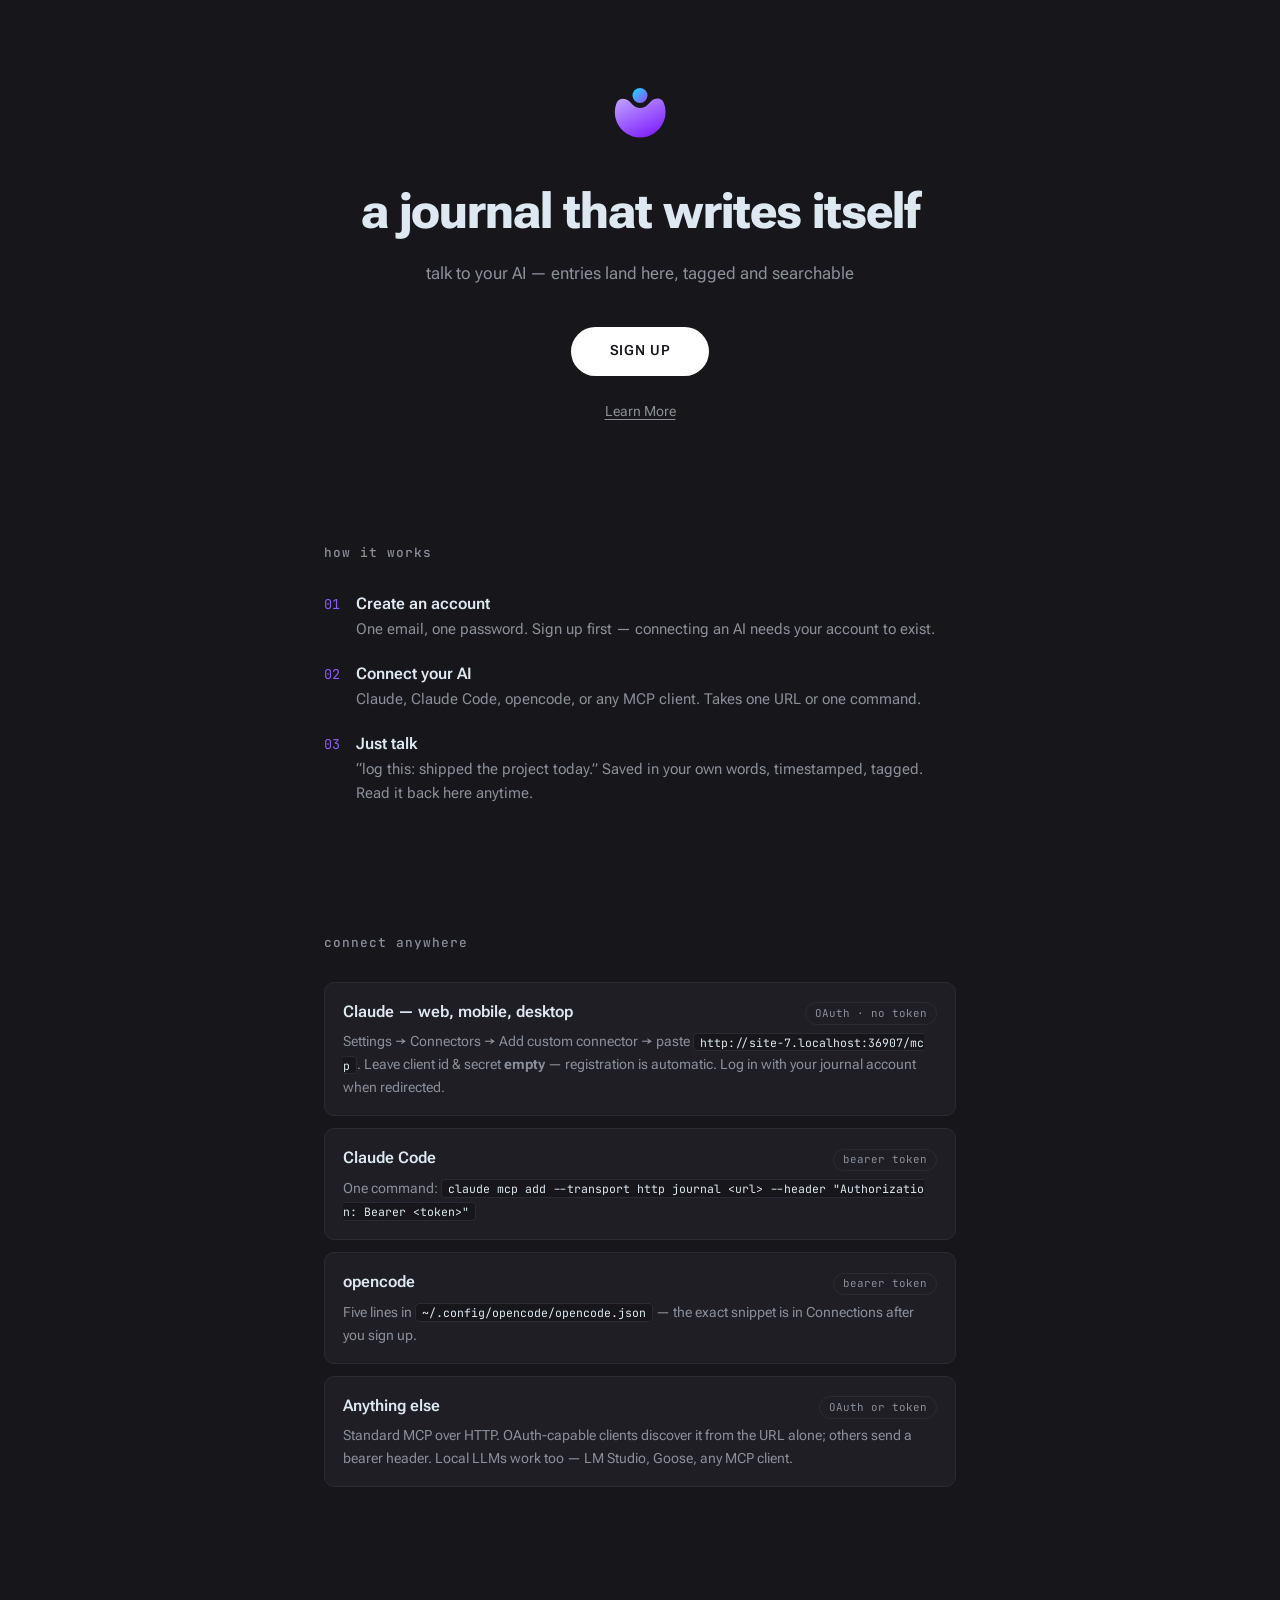
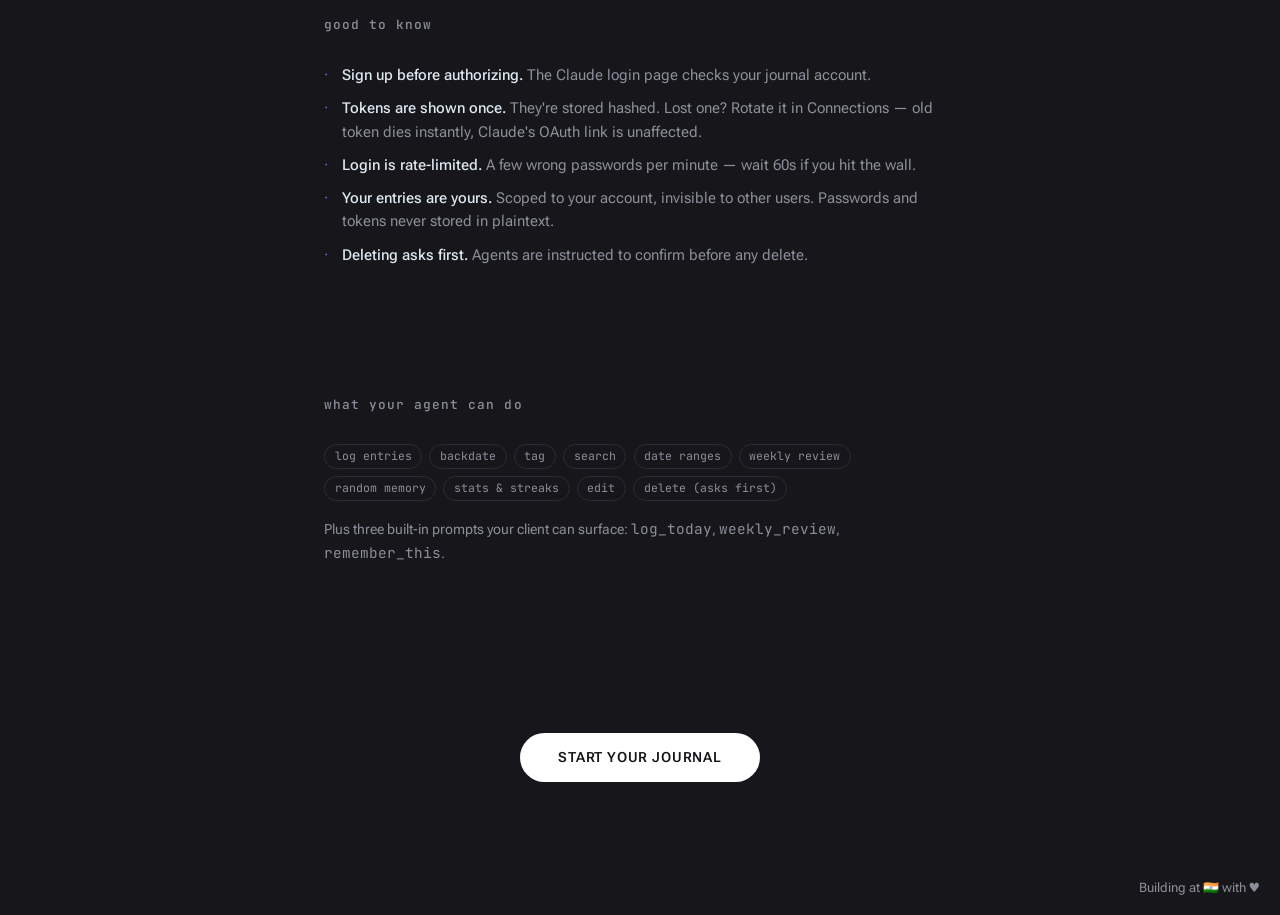
==== public/home.html @ 5e2f3857 "added /home & improved UI" ====
<!doctype html>
<html lang="en">
<head>
  <meta charset="utf-8" />
  <meta name="viewport" content="width=device-width, initial-scale=1" />
  <title>Journal — a log you write by talking</title>
  <link rel="preconnect" href="https://fonts.googleapis.com" />
  <link rel="preconnect" href="https://fonts.gstatic.com" crossorigin />
  <link
    href="https://fonts.googleapis.com/css2?family=JetBrains+Mono:wght@400;500&family=Roboto+Flex:opsz,wght@8..144,300..700&display=swap"
    rel="stylesheet"
  />
  <style>
    :root {
      --bg: #17171b;
      --raise: #1e1e24;
      --fg: #dde8f1;
      --muted: #8b8f9a;
      --line: #2a2a32;
      --violet: #8b5cf6;
      --cyan: #22d3ee;
    }
    * { box-sizing: border-box; margin: 0; padding: 0; }
    html { scroll-behavior: smooth; }
    body {
      font-family: "Roboto Flex", system-ui, sans-serif;
      background: var(--bg);
      color: var(--fg);
      line-height: 1.6;
      overflow-x: hidden;
    }
    .mono { font-family: "JetBrains Mono", monospace; }
    a { color: var(--fg); text-underline-offset: 3px; }

    /* hero — compact, no full-page height */
    .hero {
      text-align: center;
      padding: 5.5rem 1.5rem 3.5rem;
    }
    .logo { width: 52px; height: 50px; margin: 0 auto 2rem; display: block; }
    .hero h1 {
      font-size: clamp(2rem, 6vw, 3.2rem);
      font-weight: 700;
      letter-spacing: -0.02em;
    }
    .hero .sub { color: var(--muted); font-size: 1.05rem; margin-top: 0.5rem; }
    .pill {
      display: inline-block;
      background: #fff;
      color: #17171b;
      border: none;
      border-radius: 999px;
      padding: 0.85rem 2.4rem;
      font-weight: 600;
      font-size: 0.85rem;
      letter-spacing: 0.06em;
      text-decoration: none;
      margin-top: 2.5rem;
    }
    .pill:hover { transform: translateY(-1px); }
    .learn { display: block; margin-top: 1.5rem; color: var(--muted); font-size: 0.9rem; }

    /* sections */
    section { max-width: 680px; margin: 0 auto; padding: 4rem 1.5rem; }
    section h2 {
      font-family: "JetBrains Mono", monospace;
      font-size: 0.8rem;
      font-weight: 500;
      color: var(--muted);
      text-transform: lowercase;
      letter-spacing: 0.08em;
      margin-bottom: 1.75rem;
    }
    .steps { display: grid; gap: 1.25rem; }
    .step { display: flex; gap: 1rem; align-items: baseline; }
    .step .n {
      font-family: "JetBrains Mono", monospace;
      color: var(--violet);
      font-size: 0.85rem;
      flex: none;
    }
    .step strong { font-weight: 600; }
    .step p { color: var(--muted); font-size: 0.95rem; }

    .providers { display: grid; gap: 0.75rem; }
    .provider {
      border: 1px solid var(--line);
      background: var(--raise);
      border-radius: 10px;
      padding: 1rem 1.15rem;
    }
    .provider .head { display: flex; justify-content: space-between; align-items: baseline; gap: 1rem; }
    .provider .name { font-weight: 600; }
    .provider .badge {
      font-family: "JetBrains Mono", monospace;
      font-size: 0.68rem;
      color: var(--muted);
      border: 1px solid var(--line);
      border-radius: 999px;
      padding: 0.1rem 0.55rem;
      white-space: nowrap;
    }
    .provider p { color: var(--muted); font-size: 0.9rem; margin-top: 0.35rem; }
    .provider code {
      font-family: "JetBrains Mono", monospace;
      font-size: 0.8em;
      color: var(--fg);
      background: var(--bg);
      border: 1px solid var(--line);
      border-radius: 4px;
      padding: 0.05rem 0.35rem;
      word-break: break-all;
    }

    .notes { display: grid; gap: 0.6rem; }
    .notes li {
      list-style: none;
      color: var(--muted);
      font-size: 0.92rem;
      padding-left: 1.1rem;
      position: relative;
    }
    .notes li::before { content: "·"; position: absolute; left: 0; color: var(--violet); }
    .notes strong { color: var(--fg); font-weight: 500; }

    .tools { display: flex; flex-wrap: wrap; gap: 0.45rem; }
    .tools span {
      font-family: "JetBrains Mono", monospace;
      font-size: 0.72rem;
      color: var(--muted);
      border: 1px solid var(--line);
      border-radius: 999px;
      padding: 0.15rem 0.6rem;
    }
    .tools-note { color: var(--muted); font-size: 0.9rem; margin-top: 1rem; }

    .cta { text-align: center; padding-bottom: 5rem; }

    footer {
      color: var(--muted);
      font-size: 0.8rem;
      text-align: right;
      padding: 1rem 1.25rem;
    }
    @media (prefers-reduced-motion: reduce) { html { scroll-behavior: auto; } }
  </style>
</head>
<body>
  <div class="hero">
    <div>
      <svg class="logo" viewBox="0 0 62 60" fill="none" aria-hidden="true">
        <path d="M44.0724 16.1665C48.8695 11.3694 56.9546 11.3672 59.4736 17.6663C60.1656 19.3967 60.7 21.1954 61.0656 23.0413C62.2335 28.9383 61.6258 35.0524 59.3195 40.6104C57.0131 46.1683 53.1117 50.9206 48.1085 54.2661C43.1053 57.6116 37.2251 59.4002 31.2114 59.4056C25.1977 59.4111 19.3207 57.6331 14.3236 54.2966C9.32643 50.9601 5.43356 46.2149 3.13725 40.6611C0.840947 35.1073 0.244337 28.9943 1.42287 23.0951C1.79308 21.242 2.33324 19.4362 3.03196 17.6988C5.56333 11.4047 13.6471 11.4083 18.4442 16.2054L22.5529 20.3141C27.35 25.1112 35.1277 25.1112 39.9248 20.3141L44.0724 16.1665Z" fill="url(#logo-body)"/>
        <circle cx="31" cy="9" r="9" fill="url(#logo-dot)"/>
        <defs>
          <linearGradient id="logo-body" x1="9.75831" y1="7.51943" x2="42.5" y2="76.5" gradientUnits="userSpaceOnUse">
            <stop stop-color="#C1A7FF"/>
            <stop offset="1" stop-color="#6F00FF"/>
          </linearGradient>
          <linearGradient id="logo-dot" x1="40" y1="18" x2="19.5" y2="-3" gradientUnits="userSpaceOnUse">
            <stop stop-color="#9747FF"/>
            <stop offset="1" stop-color="#00F6FF"/>
          </linearGradient>
        </defs>
      </svg>
      <h1>a journal that writes itself</h1>
      <p class="sub">talk to your AI — entries land here, tagged and searchable</p>
      <a class="pill" href="/">SIGN UP</a>
      <a class="learn" href="#how">Learn More</a>
    </div>
  </div>

  <section id="how">
    <h2>how it works</h2>
    <div class="steps">
      <div class="step"><span class="n">01</span><div><strong>Create an account</strong><p>One email, one password. Sign up first — connecting an AI needs your account to exist.</p></div></div>
      <div class="step"><span class="n">02</span><div><strong>Connect your AI</strong><p>Claude, Claude Code, opencode, or any MCP client. Takes one URL or one command.</p></div></div>
      <div class="step"><span class="n">03</span><div><strong>Just talk</strong><p>“log this: shipped the project today.” Saved in your own words, timestamped, tagged. Read it back here anytime.</p></div></div>
    </div>
  </section>

  <section id="connect">
    <h2>connect anywhere</h2>
    <div class="providers">
      <div class="provider">
        <div class="head"><span class="name">Claude — web, mobile, desktop</span><span class="badge">OAuth · no token</span></div>
        <p>Settings → Connectors → Add custom connector → paste <code class="mcp-url">…/mcp</code>. Leave client id &amp; secret <strong>empty</strong> — registration is automatic. Log in with your journal account when redirected.</p>
      </div>
      <div class="provider">
        <div class="head"><span class="name">Claude Code</span><span class="badge">bearer token</span></div>
        <p>One command: <code>claude mcp add --transport http journal &lt;url&gt; --header "Authorization: Bearer &lt;token&gt;"</code></p>
      </div>
      <div class="provider">
        <div class="head"><span class="name">opencode</span><span class="badge">bearer token</span></div>
        <p>Five lines in <code>~/.config/opencode/opencode.json</code> — the exact snippet is in Connections after you sign up.</p>
      </div>
      <div class="provider">
        <div class="head"><span class="name">Anything else</span><span class="badge">OAuth or token</span></div>
        <p>Standard MCP over HTTP. OAuth-capable clients discover it from the URL alone; others send a bearer header. Local LLMs work too — LM Studio, Goose, any MCP client.</p>
      </div>
    </div>
  </section>

  <section id="good-to-know">
    <h2>good to know</h2>
    <ul class="notes">
      <li><strong>Sign up before authorizing.</strong> The Claude login page checks your journal account.</li>
      <li><strong>Tokens are shown once.</strong> They're stored hashed. Lost one? Rotate it in Connections — old token dies instantly, Claude's OAuth link is unaffected.</li>
      <li><strong>Login is rate-limited.</strong> A few wrong passwords per minute — wait 60s if you hit the wall.</li>
      <li><strong>Your entries are yours.</strong> Scoped to your account, invisible to other users. Passwords and tokens never stored in plaintext.</li>
      <li><strong>Deleting asks first.</strong> Agents are instructed to confirm before any delete.</li>
    </ul>
  </section>

  <section id="tools">
    <h2>what your agent can do</h2>
    <div class="tools">
      <span>log entries</span><span>backdate</span><span>tag</span><span>search</span><span>date ranges</span><span>weekly review</span><span>random memory</span><span>stats &amp; streaks</span><span>edit</span><span>delete (asks first)</span>
    </div>
    <p class="tools-note">Plus three built-in prompts your client can surface: <span class="mono">log_today</span>, <span class="mono">weekly_review</span>, <span class="mono">remember_this</span>.</p>
  </section>

  <section class="cta">
    <a class="pill" href="/">START YOUR JOURNAL</a>
  </section>

  <footer>Building at 🇮🇳 with ♥</footer>

  <script>
    for (const el of document.querySelectorAll(".mcp-url")) el.textContent = location.origin + "/mcp";
  </script>
</body>
</html>
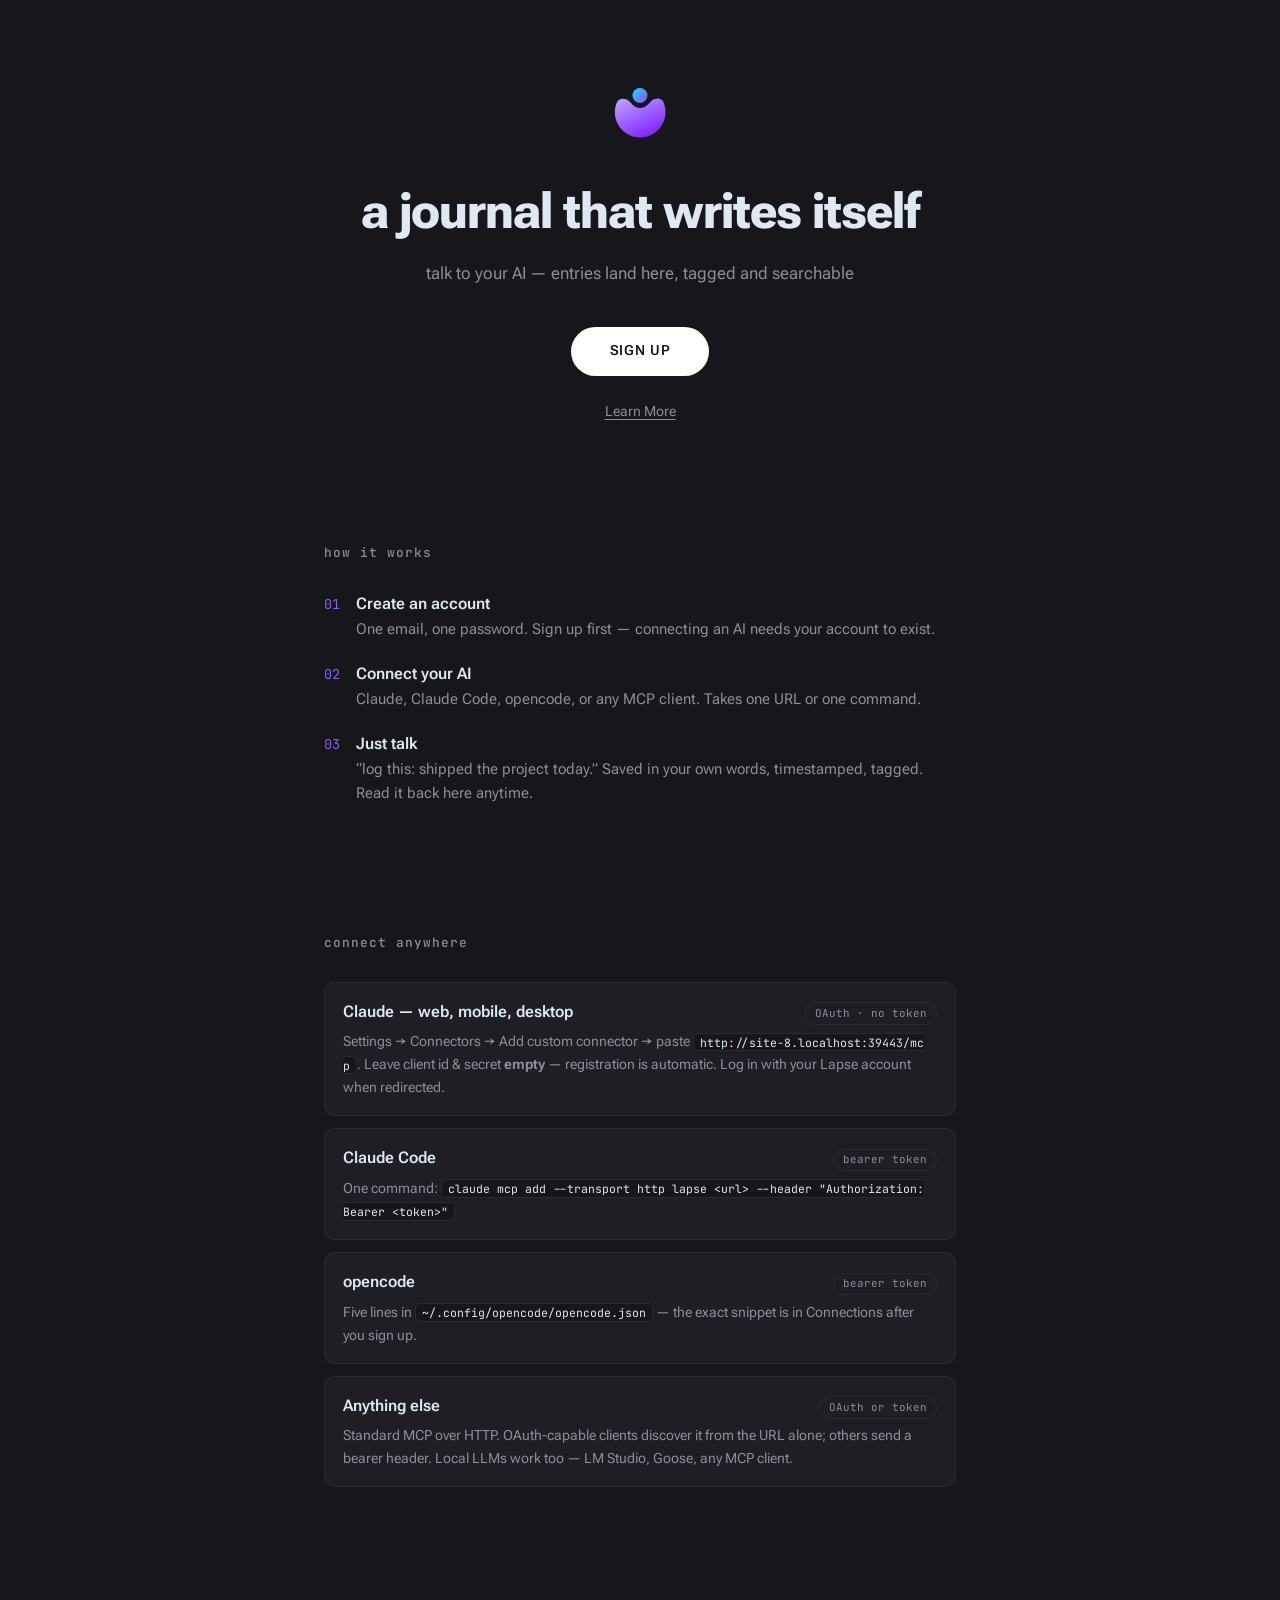
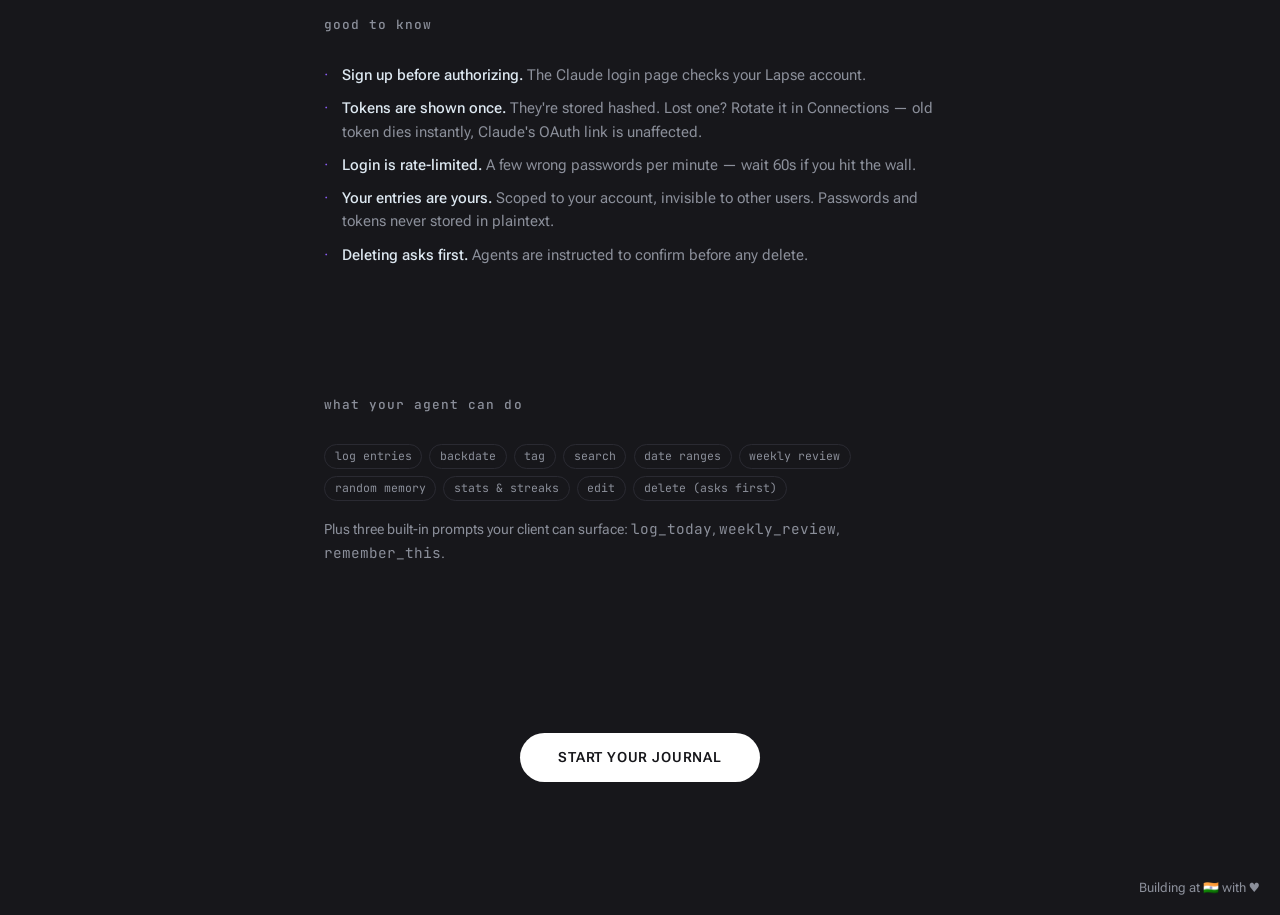
==== commit 185ca75f: "redirect to home when user not signed in" ====
--- a/public/home.html
+++ b/public/home.html
@@ -3,7 +3,7 @@
 <head>
   <meta charset="utf-8" />
   <meta name="viewport" content="width=device-width, initial-scale=1" />
-  <title>Journal — a log you write by talking</title>
+  <title>Lapse — a log you write by talking</title>
   <link rel="preconnect" href="https://fonts.googleapis.com" />
   <link rel="preconnect" href="https://fonts.gstatic.com" crossorigin />
   <link
@@ -164,7 +164,7 @@
       </svg>
       <h1>a journal that writes itself</h1>
       <p class="sub">talk to your AI — entries land here, tagged and searchable</p>
-      <a class="pill" href="/">SIGN UP</a>
+      <a class="pill" href="/?signup">SIGN UP</a>
       <a class="learn" href="#how">Learn More</a>
     </div>
   </div>
@@ -183,11 +183,11 @@
     <div class="providers">
       <div class="provider">
         <div class="head"><span class="name">Claude — web, mobile, desktop</span><span class="badge">OAuth · no token</span></div>
-        <p>Settings → Connectors → Add custom connector → paste <code class="mcp-url">…/mcp</code>. Leave client id &amp; secret <strong>empty</strong> — registration is automatic. Log in with your journal account when redirected.</p>
+        <p>Settings → Connectors → Add custom connector → paste <code class="mcp-url">…/mcp</code>. Leave client id &amp; secret <strong>empty</strong> — registration is automatic. Log in with your Lapse account when redirected.</p>
       </div>
       <div class="provider">
         <div class="head"><span class="name">Claude Code</span><span class="badge">bearer token</span></div>
-        <p>One command: <code>claude mcp add --transport http journal &lt;url&gt; --header "Authorization: Bearer &lt;token&gt;"</code></p>
+        <p>One command: <code>claude mcp add --transport http lapse &lt;url&gt; --header "Authorization: Bearer &lt;token&gt;"</code></p>
       </div>
       <div class="provider">
         <div class="head"><span class="name">opencode</span><span class="badge">bearer token</span></div>
@@ -203,7 +203,7 @@
   <section id="good-to-know">
     <h2>good to know</h2>
     <ul class="notes">
-      <li><strong>Sign up before authorizing.</strong> The Claude login page checks your journal account.</li>
+      <li><strong>Sign up before authorizing.</strong> The Claude login page checks your Lapse account.</li>
       <li><strong>Tokens are shown once.</strong> They're stored hashed. Lost one? Rotate it in Connections — old token dies instantly, Claude's OAuth link is unaffected.</li>
       <li><strong>Login is rate-limited.</strong> A few wrong passwords per minute — wait 60s if you hit the wall.</li>
       <li><strong>Your entries are yours.</strong> Scoped to your account, invisible to other users. Passwords and tokens never stored in plaintext.</li>
@@ -220,7 +220,7 @@
   </section>
 
   <section class="cta">
-    <a class="pill" href="/">START YOUR JOURNAL</a>
+    <a class="pill" href="/?signup">START YOUR JOURNAL</a>
   </section>
 
   <footer>Building at 🇮🇳 with ♥</footer>
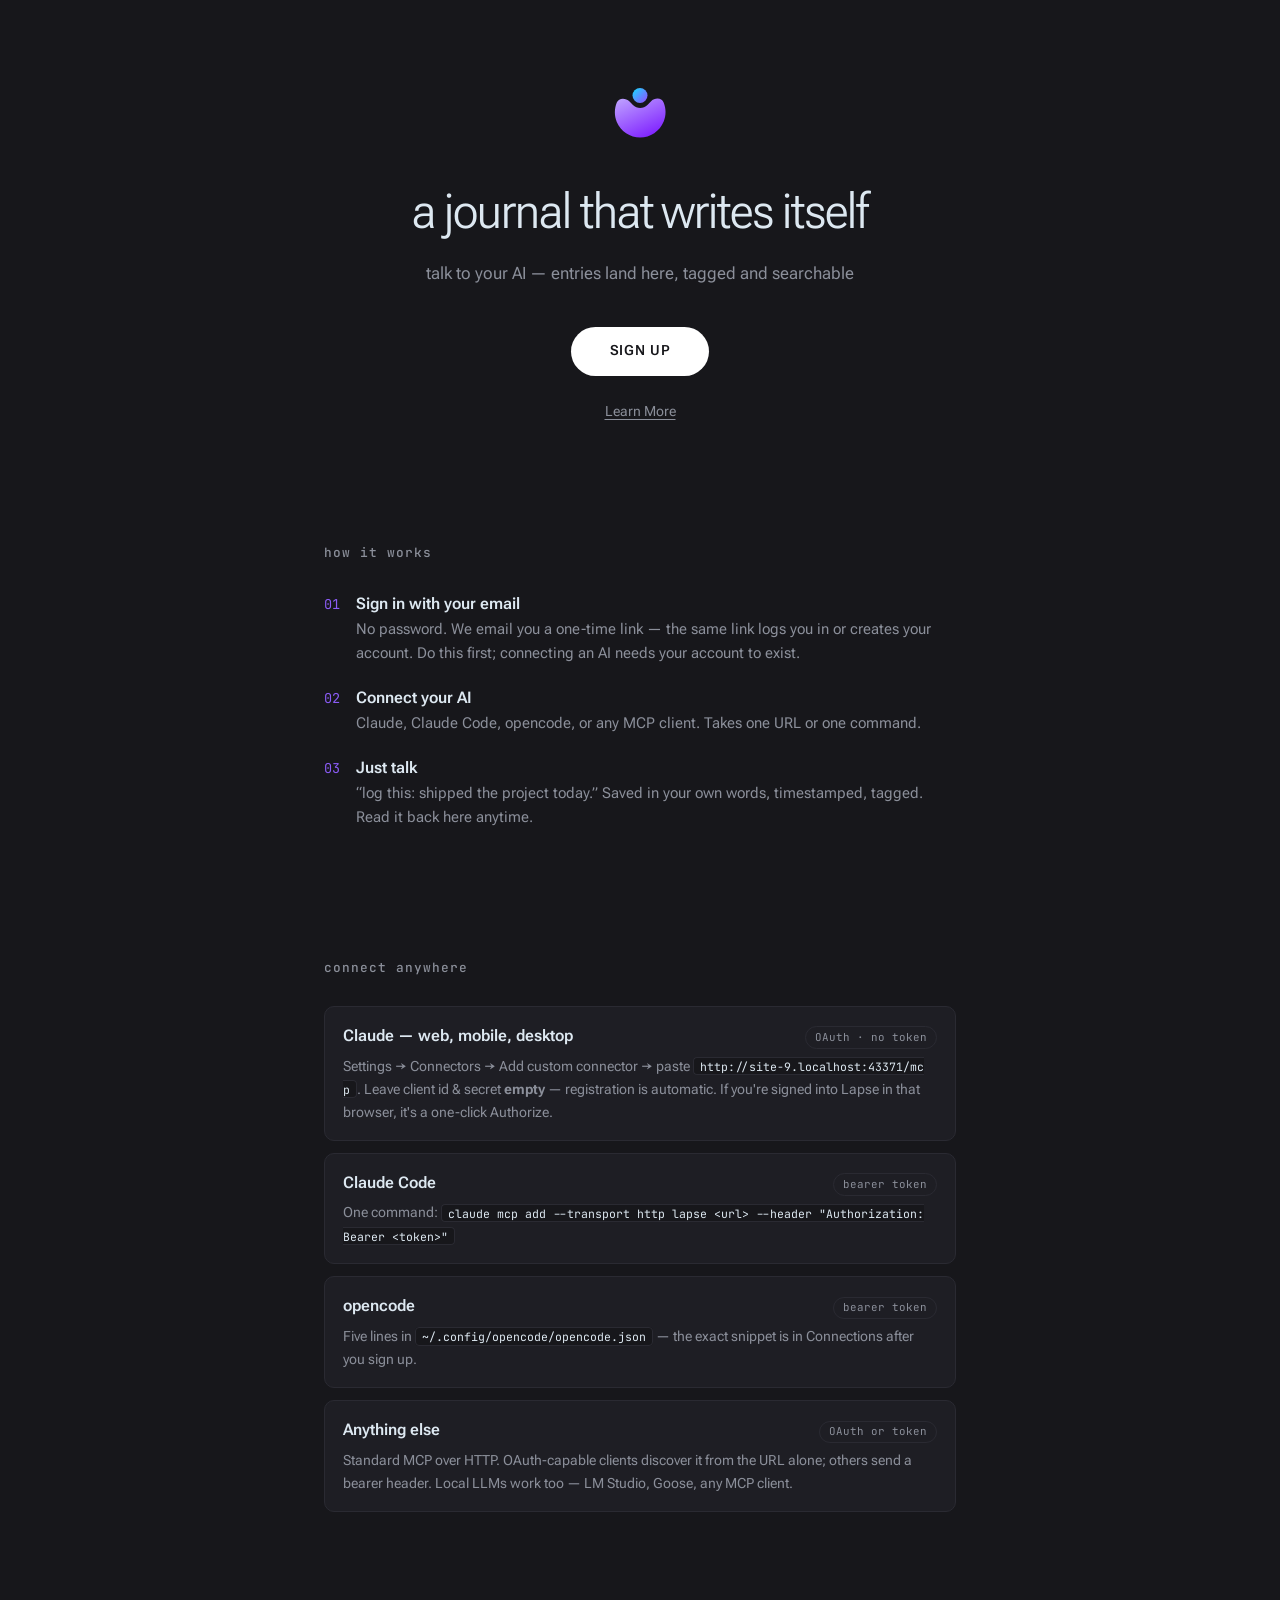
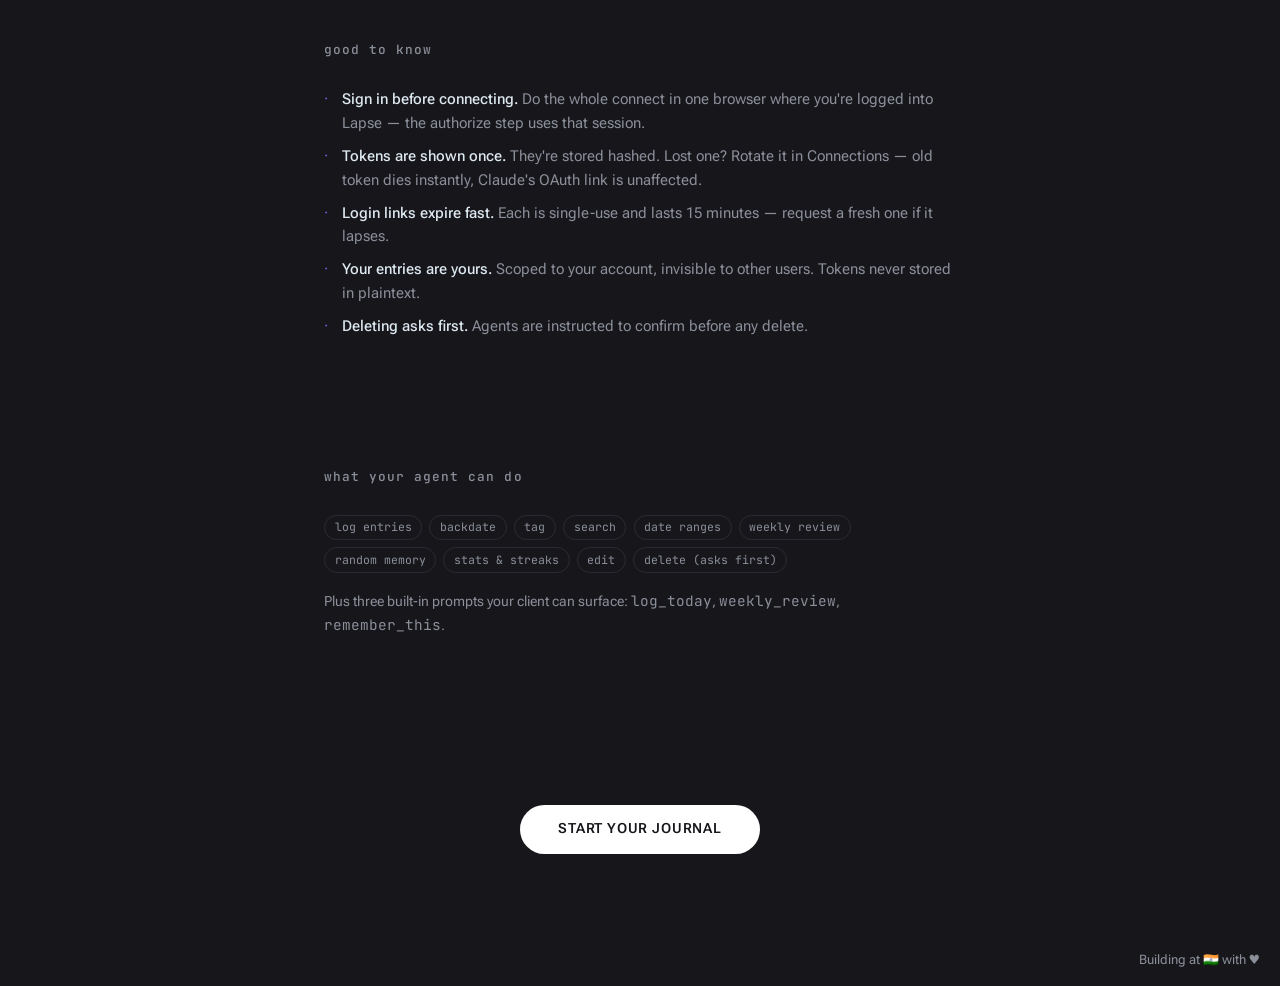
==== commit 96eba0c0: "added og in home & root" ====
--- a/public/home.html
+++ b/public/home.html
@@ -1,15 +1,22 @@
 <!doctype html>
 <html lang="en">
+
 <head>
   <meta charset="utf-8" />
   <meta name="viewport" content="width=device-width, initial-scale=1" />
   <title>Lapse — a log you write by talking</title>
   <link rel="preconnect" href="https://fonts.googleapis.com" />
   <link rel="preconnect" href="https://fonts.gstatic.com" crossorigin />
+  <meta property="og:title" content="Lapse" />
+  <meta property="og:description" content="Personal AI Notes Taking Buddy" />
+  <meta property="og:image" content="/og.png" />
+  <meta property="og:type" content="website" />
+  <meta name="twitter:card" content="summary_large_image" />
+  <meta name="twitter:image" content="/og.png" />
+  <link rel="icon" href="/icon.png" type="image/png" />
   <link
     href="https://fonts.googleapis.com/css2?family=JetBrains+Mono:wght@400;500&family=Roboto+Flex:opsz,wght@8..144,300..700&display=swap"
-    rel="stylesheet"
-  />
+    rel="stylesheet" />
   <style>
     :root {
       --bg: #17171b;
@@ -20,8 +27,17 @@
       --violet: #8b5cf6;
       --cyan: #22d3ee;
     }
-    * { box-sizing: border-box; margin: 0; padding: 0; }
-    html { scroll-behavior: smooth; }
+
+    * {
+      box-sizing: border-box;
+      margin: 0;
+      padding: 0;
+    }
+
+    html {
+      scroll-behavior: smooth;
+    }
+
     body {
       font-family: "Roboto Flex", system-ui, sans-serif;
       background: var(--bg);
@@ -29,21 +45,41 @@
       line-height: 1.6;
       overflow-x: hidden;
     }
-    .mono { font-family: "JetBrains Mono", monospace; }
-    a { color: var(--fg); text-underline-offset: 3px; }
+
+    .mono {
+      font-family: "JetBrains Mono", monospace;
+    }
+
+    a {
+      color: var(--fg);
+      text-underline-offset: 3px;
+    }
 
     /* hero — compact, no full-page height */
     .hero {
       text-align: center;
       padding: 5.5rem 1.5rem 3.5rem;
     }
-    .logo { width: 52px; height: 50px; margin: 0 auto 2rem; display: block; }
+
+    .logo {
+      width: 52px;
+      height: 50px;
+      margin: 0 auto 2rem;
+      display: block;
+    }
+
     .hero h1 {
       font-size: clamp(2rem, 6vw, 3.2rem);
       font-weight: 700;
       letter-spacing: -0.02em;
     }
-    .hero .sub { color: var(--muted); font-size: 1.05rem; margin-top: 0.5rem; }
+
+    .hero .sub {
+      color: var(--muted);
+      font-size: 1.05rem;
+      margin-top: 0.5rem;
+    }
+
     .pill {
       display: inline-block;
       background: #fff;
@@ -57,11 +93,25 @@
       text-decoration: none;
       margin-top: 2.5rem;
     }
-    .pill:hover { transform: translateY(-1px); }
-    .learn { display: block; margin-top: 1.5rem; color: var(--muted); font-size: 0.9rem; }
+
+    .pill:hover {
+      transform: translateY(-1px);
+    }
+
+    .learn {
+      display: block;
+      margin-top: 1.5rem;
+      color: var(--muted);
+      font-size: 0.9rem;
+    }
 
     /* sections */
-    section { max-width: 680px; margin: 0 auto; padding: 4rem 1.5rem; }
+    section {
+      max-width: 680px;
+      margin: 0 auto;
+      padding: 4rem 1.5rem;
+    }
+
     section h2 {
       font-family: "JetBrains Mono", monospace;
       font-size: 0.8rem;
@@ -71,26 +121,57 @@
       letter-spacing: 0.08em;
       margin-bottom: 1.75rem;
     }
-    .steps { display: grid; gap: 1.25rem; }
-    .step { display: flex; gap: 1rem; align-items: baseline; }
+
+    .steps {
+      display: grid;
+      gap: 1.25rem;
+    }
+
+    .step {
+      display: flex;
+      gap: 1rem;
+      align-items: baseline;
+    }
+
     .step .n {
       font-family: "JetBrains Mono", monospace;
       color: var(--violet);
       font-size: 0.85rem;
       flex: none;
     }
-    .step strong { font-weight: 600; }
-    .step p { color: var(--muted); font-size: 0.95rem; }
-
-    .providers { display: grid; gap: 0.75rem; }
+
+    .step strong {
+      font-weight: 600;
+    }
+
+    .step p {
+      color: var(--muted);
+      font-size: 0.95rem;
+    }
+
+    .providers {
+      display: grid;
+      gap: 0.75rem;
+    }
+
     .provider {
       border: 1px solid var(--line);
       background: var(--raise);
       border-radius: 10px;
       padding: 1rem 1.15rem;
     }
-    .provider .head { display: flex; justify-content: space-between; align-items: baseline; gap: 1rem; }
-    .provider .name { font-weight: 600; }
+
+    .provider .head {
+      display: flex;
+      justify-content: space-between;
+      align-items: baseline;
+      gap: 1rem;
+    }
+
+    .provider .name {
+      font-weight: 600;
+    }
+
     .provider .badge {
       font-family: "JetBrains Mono", monospace;
       font-size: 0.68rem;
@@ -100,7 +181,13 @@
       padding: 0.1rem 0.55rem;
       white-space: nowrap;
     }
-    .provider p { color: var(--muted); font-size: 0.9rem; margin-top: 0.35rem; }
+
+    .provider p {
+      color: var(--muted);
+      font-size: 0.9rem;
+      margin-top: 0.35rem;
+    }
+
     .provider code {
       font-family: "JetBrains Mono", monospace;
       font-size: 0.8em;
@@ -112,7 +199,11 @@
       word-break: break-all;
     }
 
-    .notes { display: grid; gap: 0.6rem; }
+    .notes {
+      display: grid;
+      gap: 0.6rem;
+    }
+
     .notes li {
       list-style: none;
       color: var(--muted);
@@ -120,10 +211,25 @@
       padding-left: 1.1rem;
       position: relative;
     }
-    .notes li::before { content: "·"; position: absolute; left: 0; color: var(--violet); }
-    .notes strong { color: var(--fg); font-weight: 500; }
-
-    .tools { display: flex; flex-wrap: wrap; gap: 0.45rem; }
+
+    .notes li::before {
+      content: "·";
+      position: absolute;
+      left: 0;
+      color: var(--violet);
+    }
+
+    .notes strong {
+      color: var(--fg);
+      font-weight: 500;
+    }
+
+    .tools {
+      display: flex;
+      flex-wrap: wrap;
+      gap: 0.45rem;
+    }
+
     .tools span {
       font-family: "JetBrains Mono", monospace;
       font-size: 0.72rem;
@@ -132,9 +238,17 @@
       border-radius: 999px;
       padding: 0.15rem 0.6rem;
     }
-    .tools-note { color: var(--muted); font-size: 0.9rem; margin-top: 1rem; }
-
-    .cta { text-align: center; padding-bottom: 5rem; }
+
+    .tools-note {
+      color: var(--muted);
+      font-size: 0.9rem;
+      margin-top: 1rem;
+    }
+
+    .cta {
+      text-align: center;
+      padding-bottom: 5rem;
+    }
 
     footer {
       color: var(--muted);
@@ -142,27 +256,35 @@
       text-align: right;
       padding: 1rem 1.25rem;
     }
-    @media (prefers-reduced-motion: reduce) { html { scroll-behavior: auto; } }
+
+    @media (prefers-reduced-motion: reduce) {
+      html {
+        scroll-behavior: auto;
+      }
+    }
   </style>
 </head>
+
 <body>
   <div class="hero">
     <div>
       <svg class="logo" viewBox="0 0 62 60" fill="none" aria-hidden="true">
-        <path d="M44.0724 16.1665C48.8695 11.3694 56.9546 11.3672 59.4736 17.6663C60.1656 19.3967 60.7 21.1954 61.0656 23.0413C62.2335 28.9383 61.6258 35.0524 59.3195 40.6104C57.0131 46.1683 53.1117 50.9206 48.1085 54.2661C43.1053 57.6116 37.2251 59.4002 31.2114 59.4056C25.1977 59.4111 19.3207 57.6331 14.3236 54.2966C9.32643 50.9601 5.43356 46.2149 3.13725 40.6611C0.840947 35.1073 0.244337 28.9943 1.42287 23.0951C1.79308 21.242 2.33324 19.4362 3.03196 17.6988C5.56333 11.4047 13.6471 11.4083 18.4442 16.2054L22.5529 20.3141C27.35 25.1112 35.1277 25.1112 39.9248 20.3141L44.0724 16.1665Z" fill="url(#logo-body)"/>
-        <circle cx="31" cy="9" r="9" fill="url(#logo-dot)"/>
+        <path
+          d="M44.0724 16.1665C48.8695 11.3694 56.9546 11.3672 59.4736 17.6663C60.1656 19.3967 60.7 21.1954 61.0656 23.0413C62.2335 28.9383 61.6258 35.0524 59.3195 40.6104C57.0131 46.1683 53.1117 50.9206 48.1085 54.2661C43.1053 57.6116 37.2251 59.4002 31.2114 59.4056C25.1977 59.4111 19.3207 57.6331 14.3236 54.2966C9.32643 50.9601 5.43356 46.2149 3.13725 40.6611C0.840947 35.1073 0.244337 28.9943 1.42287 23.0951C1.79308 21.242 2.33324 19.4362 3.03196 17.6988C5.56333 11.4047 13.6471 11.4083 18.4442 16.2054L22.5529 20.3141C27.35 25.1112 35.1277 25.1112 39.9248 20.3141L44.0724 16.1665Z"
+          fill="url(#logo-body)" />
+        <circle cx="31" cy="9" r="9" fill="url(#logo-dot)" />
         <defs>
           <linearGradient id="logo-body" x1="9.75831" y1="7.51943" x2="42.5" y2="76.5" gradientUnits="userSpaceOnUse">
-            <stop stop-color="#C1A7FF"/>
-            <stop offset="1" stop-color="#6F00FF"/>
+            <stop stop-color="#C1A7FF" />
+            <stop offset="1" stop-color="#6F00FF" />
           </linearGradient>
           <linearGradient id="logo-dot" x1="40" y1="18" x2="19.5" y2="-3" gradientUnits="userSpaceOnUse">
-            <stop stop-color="#9747FF"/>
-            <stop offset="1" stop-color="#00F6FF"/>
+            <stop stop-color="#9747FF" />
+            <stop offset="1" stop-color="#00F6FF" />
           </linearGradient>
         </defs>
       </svg>
-      <h1>a journal that writes itself</h1>
+      <h1 style="font-weight: 400;">a journal that writes itself</h1>
       <p class="sub">talk to your AI — entries land here, tagged and searchable</p>
       <a class="pill" href="/?signup">SIGN UP</a>
       <a class="learn" href="#how">Learn More</a>
@@ -172,9 +294,23 @@
   <section id="how">
     <h2>how it works</h2>
     <div class="steps">
-      <div class="step"><span class="n">01</span><div><strong>Create an account</strong><p>One email, one password. Sign up first — connecting an AI needs your account to exist.</p></div></div>
-      <div class="step"><span class="n">02</span><div><strong>Connect your AI</strong><p>Claude, Claude Code, opencode, or any MCP client. Takes one URL or one command.</p></div></div>
-      <div class="step"><span class="n">03</span><div><strong>Just talk</strong><p>“log this: shipped the project today.” Saved in your own words, timestamped, tagged. Read it back here anytime.</p></div></div>
+      <div class="step"><span class="n">01</span>
+        <div><strong>Sign in with your email</strong>
+          <p>No password. We email you a one-time link — the same link logs you in or creates your account. Do this
+            first; connecting an AI needs your account to exist.</p>
+        </div>
+      </div>
+      <div class="step"><span class="n">02</span>
+        <div><strong>Connect your AI</strong>
+          <p>Claude, Claude Code, opencode, or any MCP client. Takes one URL or one command.</p>
+        </div>
+      </div>
+      <div class="step"><span class="n">03</span>
+        <div><strong>Just talk</strong>
+          <p>“log this: shipped the project today.” Saved in your own words, timestamped, tagged. Read it back here
+            anytime.</p>
+        </div>
+      </div>
     </div>
   </section>
 
@@ -182,20 +318,27 @@
     <h2>connect anywhere</h2>
     <div class="providers">
       <div class="provider">
-        <div class="head"><span class="name">Claude — web, mobile, desktop</span><span class="badge">OAuth · no token</span></div>
-        <p>Settings → Connectors → Add custom connector → paste <code class="mcp-url">…/mcp</code>. Leave client id &amp; secret <strong>empty</strong> — registration is automatic. Log in with your Lapse account when redirected.</p>
+        <div class="head"><span class="name">Claude — web, mobile, desktop</span><span class="badge">OAuth · no
+            token</span></div>
+        <p>Settings → Connectors → Add custom connector → paste <code class="mcp-url">…/mcp</code>. Leave client id
+          &amp; secret <strong>empty</strong> — registration is automatic. If you're signed into Lapse in that browser,
+          it's a one-click Authorize.</p>
       </div>
       <div class="provider">
         <div class="head"><span class="name">Claude Code</span><span class="badge">bearer token</span></div>
-        <p>One command: <code>claude mcp add --transport http lapse &lt;url&gt; --header "Authorization: Bearer &lt;token&gt;"</code></p>
+        <p>One command:
+          <code>claude mcp add --transport http lapse &lt;url&gt; --header "Authorization: Bearer &lt;token&gt;"</code>
+        </p>
       </div>
       <div class="provider">
         <div class="head"><span class="name">opencode</span><span class="badge">bearer token</span></div>
-        <p>Five lines in <code>~/.config/opencode/opencode.json</code> — the exact snippet is in Connections after you sign up.</p>
+        <p>Five lines in <code>~/.config/opencode/opencode.json</code> — the exact snippet is in Connections after you
+          sign up.</p>
       </div>
       <div class="provider">
         <div class="head"><span class="name">Anything else</span><span class="badge">OAuth or token</span></div>
-        <p>Standard MCP over HTTP. OAuth-capable clients discover it from the URL alone; others send a bearer header. Local LLMs work too — LM Studio, Goose, any MCP client.</p>
+        <p>Standard MCP over HTTP. OAuth-capable clients discover it from the URL alone; others send a bearer header.
+          Local LLMs work too — LM Studio, Goose, any MCP client.</p>
       </div>
     </div>
   </section>
@@ -203,10 +346,14 @@
   <section id="good-to-know">
     <h2>good to know</h2>
     <ul class="notes">
-      <li><strong>Sign up before authorizing.</strong> The Claude login page checks your Lapse account.</li>
-      <li><strong>Tokens are shown once.</strong> They're stored hashed. Lost one? Rotate it in Connections — old token dies instantly, Claude's OAuth link is unaffected.</li>
-      <li><strong>Login is rate-limited.</strong> A few wrong passwords per minute — wait 60s if you hit the wall.</li>
-      <li><strong>Your entries are yours.</strong> Scoped to your account, invisible to other users. Passwords and tokens never stored in plaintext.</li>
+      <li><strong>Sign in before connecting.</strong> Do the whole connect in one browser where you're logged into Lapse
+        — the authorize step uses that session.</li>
+      <li><strong>Tokens are shown once.</strong> They're stored hashed. Lost one? Rotate it in Connections — old token
+        dies instantly, Claude's OAuth link is unaffected.</li>
+      <li><strong>Login links expire fast.</strong> Each is single-use and lasts 15 minutes — request a fresh one if it
+        lapses.</li>
+      <li><strong>Your entries are yours.</strong> Scoped to your account, invisible to other users. Tokens never stored
+        in plaintext.</li>
       <li><strong>Deleting asks first.</strong> Agents are instructed to confirm before any delete.</li>
     </ul>
   </section>
@@ -214,9 +361,13 @@
   <section id="tools">
     <h2>what your agent can do</h2>
     <div class="tools">
-      <span>log entries</span><span>backdate</span><span>tag</span><span>search</span><span>date ranges</span><span>weekly review</span><span>random memory</span><span>stats &amp; streaks</span><span>edit</span><span>delete (asks first)</span>
+      <span>log entries</span><span>backdate</span><span>tag</span><span>search</span><span>date
+        ranges</span><span>weekly review</span><span>random memory</span><span>stats &amp;
+        streaks</span><span>edit</span><span>delete (asks first)</span>
     </div>
-    <p class="tools-note">Plus three built-in prompts your client can surface: <span class="mono">log_today</span>, <span class="mono">weekly_review</span>, <span class="mono">remember_this</span>.</p>
+    <p class="tools-note">Plus three built-in prompts your client can surface: <span class="mono">log_today</span>,
+      <span class="mono">weekly_review</span>, <span class="mono">remember_this</span>.
+    </p>
   </section>
 
   <section class="cta">
@@ -229,4 +380,5 @@
     for (const el of document.querySelectorAll(".mcp-url")) el.textContent = location.origin + "/mcp";
   </script>
 </body>
-</html>
+
+</html>
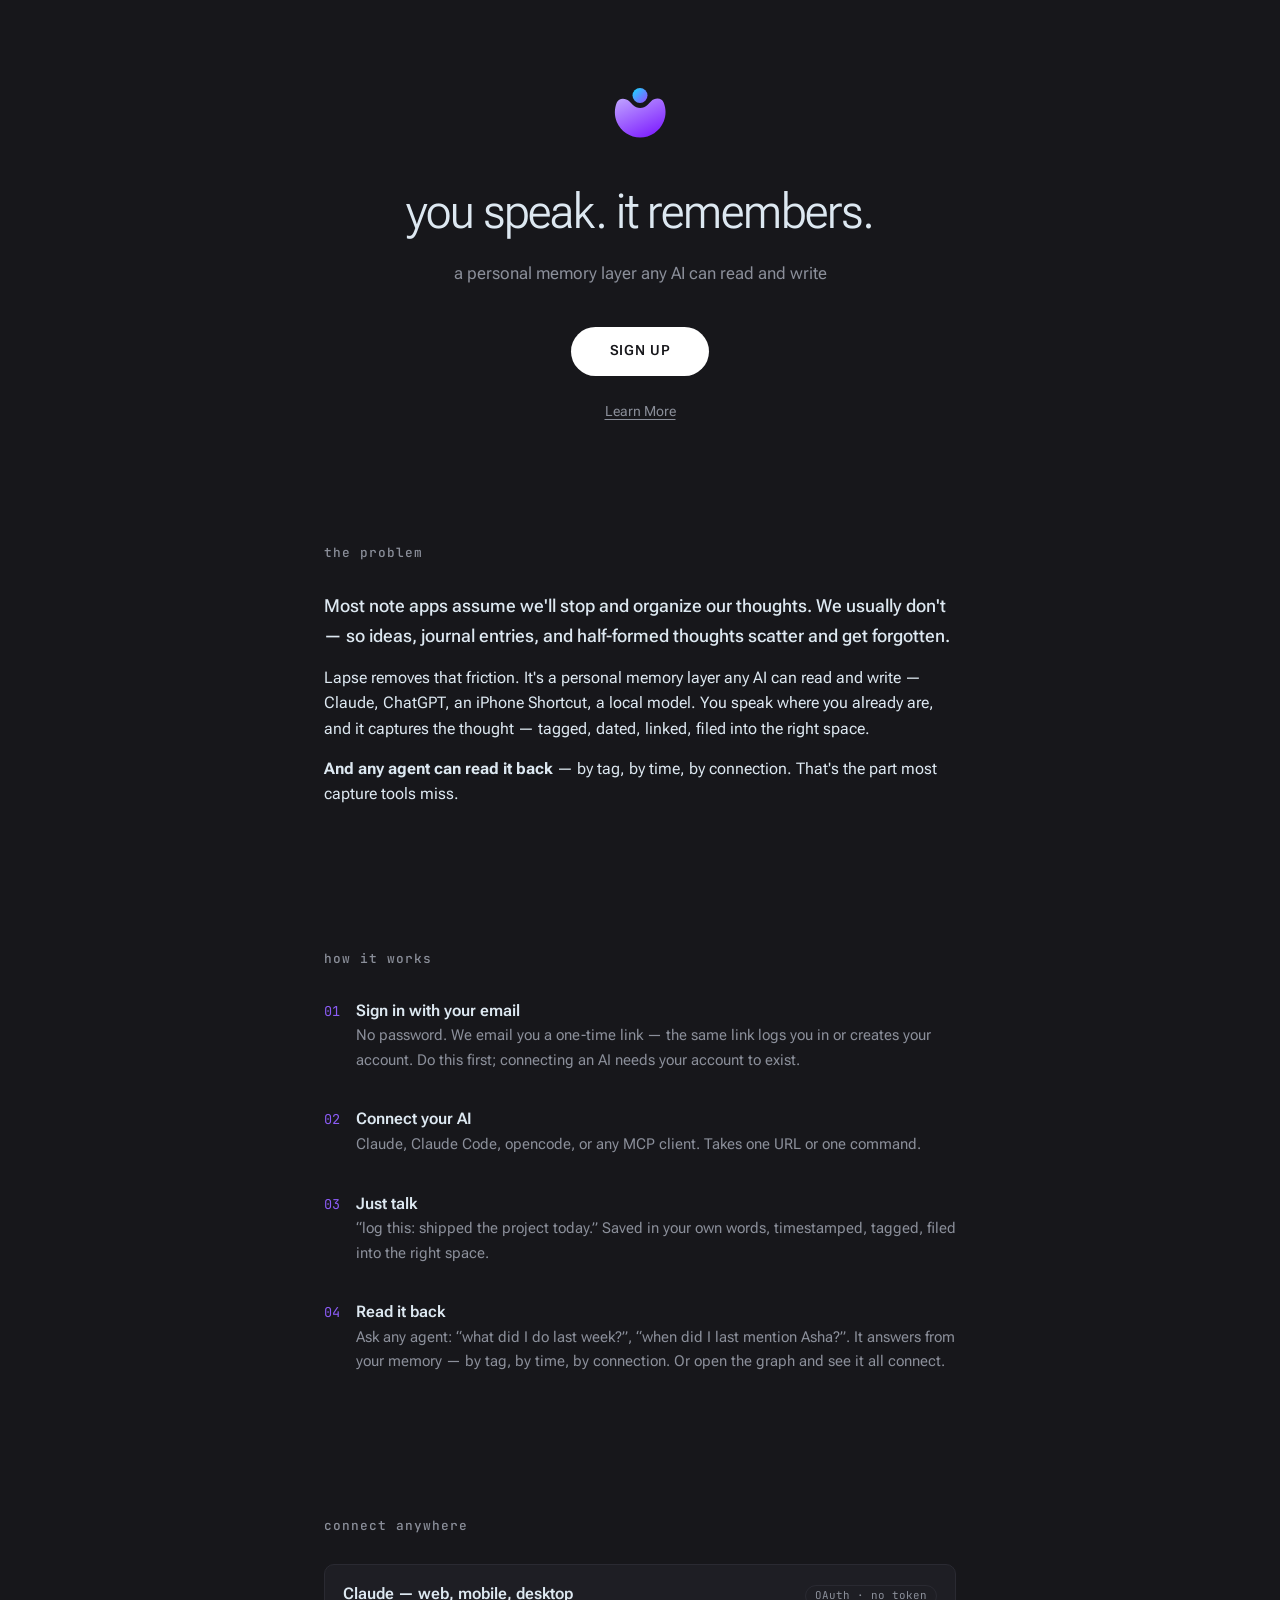
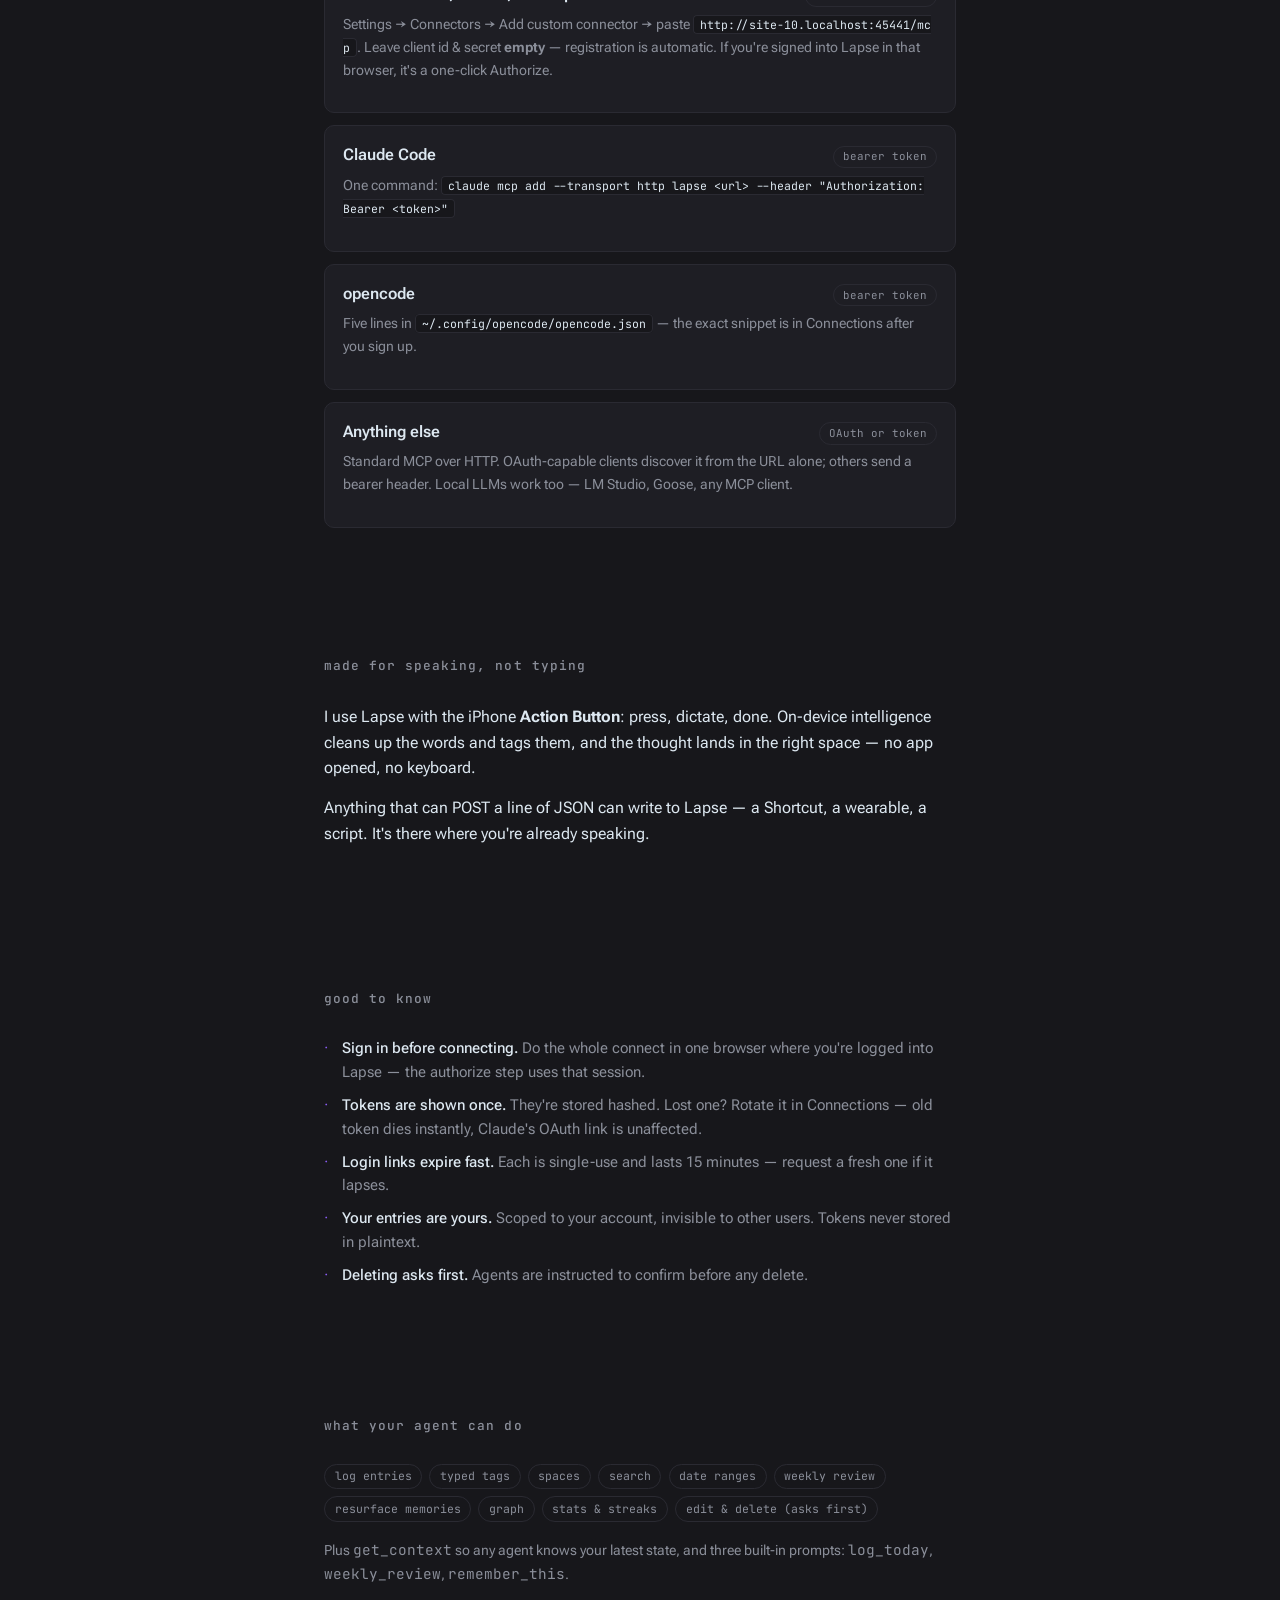
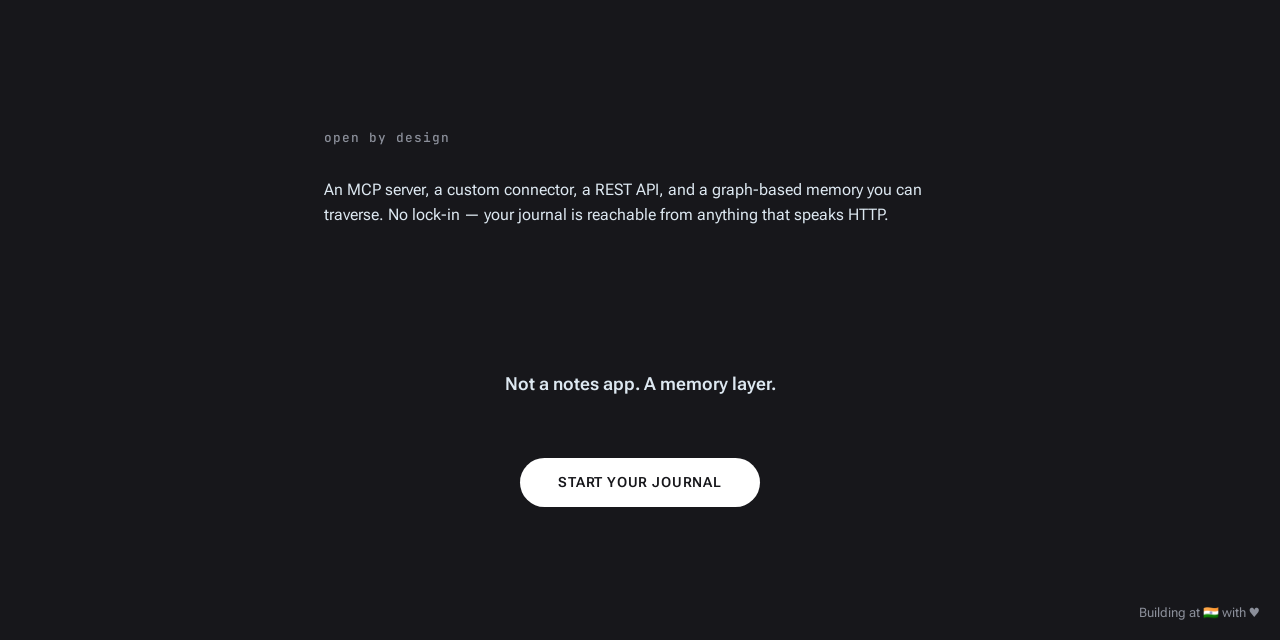
==== commit effa23ea: "home updated" ====
--- a/public/home.html
+++ b/public/home.html
@@ -4,7 +4,7 @@
 <head>
   <meta charset="utf-8" />
   <meta name="viewport" content="width=device-width, initial-scale=1" />
-  <title>Lapse — a log you write by talking</title>
+  <title>Lapse — you speak, it remembers</title>
   <link rel="preconnect" href="https://fonts.googleapis.com" />
   <link rel="preconnect" href="https://fonts.gstatic.com" crossorigin />
   <meta property="og:title" content="Lapse" />
@@ -257,6 +257,11 @@
       padding: 1rem 1.25rem;
     }
 
+    section p { margin-bottom: 0.9rem; }
+    .why-lede { font-size: 1.15rem; color: var(--fg); font-weight: 500; }
+    .cta { text-align: center; }
+    .cta-line { color: var(--fg); font-size: 1.1rem; font-weight: 600; margin-bottom: 1.25rem; }
+
     @media (prefers-reduced-motion: reduce) {
       html {
         scroll-behavior: auto;
@@ -284,12 +289,23 @@
           </linearGradient>
         </defs>
       </svg>
-      <h1 style="font-weight: 400;">a journal that writes itself</h1>
-      <p class="sub">talk to your AI — entries land here, tagged and searchable</p>
+      <h1 style="font-weight: 400;">you speak. it remembers.</h1>
+      <p class="sub">a personal memory layer any AI can read and write</p>
       <a class="pill" href="/?signup">SIGN UP</a>
-      <a class="learn" href="#how">Learn More</a>
+      <a class="learn" href="#why">Learn More</a>
     </div>
   </div>
+
+  <section id="why">
+    <h2>the problem</h2>
+    <p class="why-lede">Most note apps assume we'll stop and organize our thoughts. We usually don't — so ideas,
+      journal entries, and half-formed thoughts scatter and get forgotten.</p>
+    <p>Lapse removes that friction. It's a personal memory layer any AI can read and write — Claude, ChatGPT, an
+      iPhone Shortcut, a local model. You speak where you already are, and it captures the thought — tagged, dated,
+      linked, filed into the right space.</p>
+    <p><strong>And any agent can read it back</strong> — by tag, by time, by connection. That's the part most
+      capture tools miss.</p>
+  </section>
 
   <section id="how">
     <h2>how it works</h2>
@@ -307,8 +323,14 @@
       </div>
       <div class="step"><span class="n">03</span>
         <div><strong>Just talk</strong>
-          <p>“log this: shipped the project today.” Saved in your own words, timestamped, tagged. Read it back here
-            anytime.</p>
+          <p>“log this: shipped the project today.” Saved in your own words, timestamped, tagged, filed into the
+            right space.</p>
+        </div>
+      </div>
+      <div class="step"><span class="n">04</span>
+        <div><strong>Read it back</strong>
+          <p>Ask any agent: “what did I do last week?”, “when did I last mention Asha?”. It answers from your
+            memory — by tag, by time, by connection. Or open the graph and see it all connect.</p>
         </div>
       </div>
     </div>
@@ -341,6 +363,14 @@
           Local LLMs work too — LM Studio, Goose, any MCP client.</p>
       </div>
     </div>
+  </section>
+
+  <section id="speaking">
+    <h2>made for speaking, not typing</h2>
+    <p>I use Lapse with the iPhone <strong>Action Button</strong>: press, dictate, done. On-device intelligence
+      cleans up the words and tags them, and the thought lands in the right space — no app opened, no keyboard.</p>
+    <p>Anything that can POST a line of JSON can write to Lapse — a Shortcut, a wearable, a script. It's there where
+      you're already speaking.</p>
   </section>
 
   <section id="good-to-know">
@@ -361,16 +391,24 @@
   <section id="tools">
     <h2>what your agent can do</h2>
     <div class="tools">
-      <span>log entries</span><span>backdate</span><span>tag</span><span>search</span><span>date
-        ranges</span><span>weekly review</span><span>random memory</span><span>stats &amp;
-        streaks</span><span>edit</span><span>delete (asks first)</span>
+      <span>log entries</span><span>typed tags</span><span>spaces</span><span>search</span><span>date
+        ranges</span><span>weekly review</span><span>resurface memories</span><span>graph</span><span>stats &amp;
+        streaks</span><span>edit &amp; delete (asks first)</span>
     </div>
-    <p class="tools-note">Plus three built-in prompts your client can surface: <span class="mono">log_today</span>,
-      <span class="mono">weekly_review</span>, <span class="mono">remember_this</span>.
+    <p class="tools-note">Plus <span class="mono">get_context</span> so any agent knows your latest state, and three
+      built-in prompts: <span class="mono">log_today</span>, <span class="mono">weekly_review</span>,
+      <span class="mono">remember_this</span>.
     </p>
   </section>
 
+  <section id="open">
+    <h2>open by design</h2>
+    <p>An MCP server, a custom connector, a REST API, and a graph-based memory you can traverse. No lock-in — your
+      journal is reachable from anything that speaks HTTP.</p>
+  </section>
+
   <section class="cta">
+    <p class="cta-line">Not a notes app. A memory layer.</p>
     <a class="pill" href="/?signup">START YOUR JOURNAL</a>
   </section>
 
